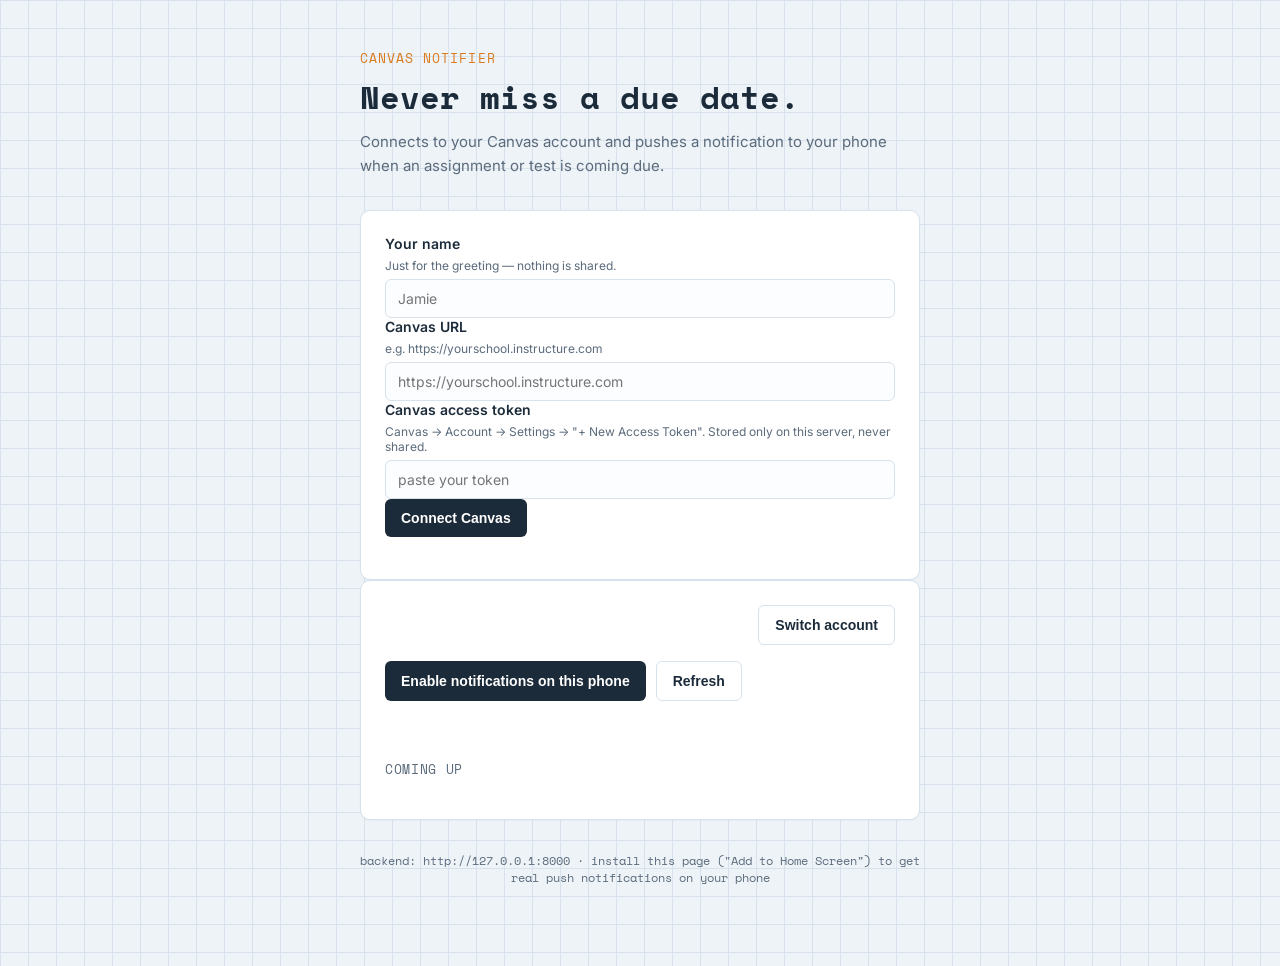
==== canvas-notifier/frontend/index.html @ 0194815e "Add Canvas Notifier: PWA + backend for due-date push notifications Adds a self-contained app (canvas" ====
<!DOCTYPE html>
<html lang="en">
<head>
<meta charset="UTF-8">
<meta name="viewport" content="width=device-width, initial-scale=1.0">
<title>Canvas Notifier</title>
<link rel="manifest" href="manifest.json">
<link rel="apple-touch-icon" href="icons/apple-touch-icon.png">
<meta name="theme-color" content="#1c2b3a">
<link rel="preconnect" href="https://fonts.googleapis.com">
<link href="https://fonts.googleapis.com/css2?family=Space+Mono:wght@400;700&family=Inter:wght@400;500;600;700&display=swap" rel="stylesheet">
<link rel="stylesheet" href="styles.css">
</head>
<body>

<div class="wrap">

  <header>
    <p class="eyebrow">Canvas Notifier</p>
    <h1>Never miss a due date.</h1>
    <p>Connects to your Canvas account and pushes a notification to your phone when an assignment or test is coming due.</p>
  </header>

  <div class="card" id="setup-card">
    <form id="setup-form">
      <label>
        Your name
        <span class="hint">Just for the greeting — nothing is shared.</span>
        <input type="text" id="name" required placeholder="Jamie">
      </label>
      <label>
        Canvas URL
        <span class="hint">e.g. https://yourschool.instructure.com</span>
        <input type="url" id="canvas-url" required placeholder="https://yourschool.instructure.com">
      </label>
      <label>
        Canvas access token
        <span class="hint">Canvas &rarr; Account &rarr; Settings &rarr; "+ New Access Token". Stored only on this server, never shared.</span>
        <input type="password" id="canvas-token" required placeholder="paste your token">
      </label>
      <button type="submit">Connect Canvas</button>
      <div class="status" id="setup-status"></div>
    </form>
  </div>

  <div class="card" id="dashboard-card" hidden>
    <div class="row" style="justify-content: space-between; align-items: center;">
      <p id="greeting" style="margin:0; font-weight:600;"></p>
      <button class="secondary" id="switch-user">Switch account</button>
    </div>

    <div class="row">
      <button id="enable-notifications">Enable notifications on this phone</button>
      <button class="secondary" id="refresh-list">Refresh</button>
    </div>
    <div class="status" id="notif-status"></div>

    <p class="section-title">Coming up</p>
    <ul id="assignment-list"></ul>
  </div>

  <footer>
    backend: <span id="backend-url-label"></span> &middot;
    install this page ("Add to Home Screen") to get real push notifications on your phone
  </footer>

</div>

<script src="config.js"></script>
<script src="app.js"></script>
<script>
  document.getElementById("backend-url-label").textContent = window.CANVAS_NOTIFIER_BACKEND_URL;
  if ("serviceWorker" in navigator) {
    navigator.serviceWorker.register("sw.js").catch(() => {});
  }
</script>

</body>
</html>
---- canvas-notifier/frontend/styles.css ----
:root {
  --bg: #eef3f8;
  --grid-line: #d7e2ec;
  --card: #ffffff;
  --ink: #1c2b3a;
  --ink-soft: #5b6b7b;
  --amber: #f2994a;
  --amber-deep: #d97a1f;
  --green: #2f9e6e;
  --green-bg: #e6f6ee;
  --red: #d4533f;
  --red-bg: #fbeae6;
  --border: #d7e2ec;
}

* { box-sizing: border-box; }

body {
  margin: 0;
  background-color: var(--bg);
  background-image:
    linear-gradient(var(--grid-line) 1px, transparent 1px),
    linear-gradient(90deg, var(--grid-line) 1px, transparent 1px);
  background-size: 28px 28px;
  color: var(--ink);
  font-family: 'Inter', sans-serif;
  padding: 48px 20px 80px;
}

.wrap {
  max-width: 560px;
  margin: 0 auto;
}

header {
  margin-bottom: 32px;
}

.eyebrow {
  font-family: 'Space Mono', monospace;
  font-size: 13px;
  letter-spacing: 0.08em;
  text-transform: uppercase;
  color: var(--amber-deep);
  margin: 0 0 10px;
}

h1 {
  font-family: 'Space Mono', monospace;
  font-size: 32px;
  line-height: 1.15;
  margin: 0 0 14px;
}

header p {
  color: var(--ink-soft);
  font-size: 15px;
  line-height: 1.6;
  margin: 0;
}

.card {
  background: var(--card);
  border: 1px solid var(--border);
  border-radius: 10px;
  padding: 24px;
  display: flex;
  flex-direction: column;
  gap: 16px;
  box-shadow: 0 1px 2px rgba(28, 43, 58, 0.04);
}

label {
  display: flex;
  flex-direction: column;
  gap: 6px;
  font-size: 14px;
  font-weight: 600;
}

label .hint {
  font-weight: 400;
  font-size: 12px;
  color: var(--ink-soft);
}

input[type="text"], input[type="url"], input[type="password"] {
  padding: 10px 12px;
  border: 1px solid var(--border);
  border-radius: 6px;
  font-size: 14px;
  font-family: 'Inter', sans-serif;
  background: #fbfdff;
}

input:focus, button:focus {
  outline: 2px solid var(--amber);
  outline-offset: 1px;
}

button {
  padding: 11px 16px;
  border: none;
  border-radius: 6px;
  background: var(--ink);
  color: white;
  font-weight: 600;
  font-size: 14px;
  cursor: pointer;
}

button:hover {
  background: #314556;
}

button.secondary {
  background: var(--card);
  color: var(--ink);
  border: 1px solid var(--border);
}

button.secondary:hover {
  background: #f2f6fa;
}

.status {
  font-size: 13px;
  min-height: 18px;
}

.status.ok { color: var(--green); }
.status.error { color: var(--red); }

.row {
  display: flex;
  gap: 10px;
  flex-wrap: wrap;
}

.section-title {
  font-family: 'Space Mono', monospace;
  font-size: 13px;
  text-transform: uppercase;
  letter-spacing: 0.05em;
  color: var(--ink-soft);
  margin: 8px 0 0;
}

ul#assignment-list {
  list-style: none;
  margin: 0;
  padding: 0;
  display: flex;
  flex-direction: column;
  gap: 8px;
}

.item {
  display: grid;
  grid-template-columns: auto 1fr auto;
  grid-template-areas:
    "kind name name"
    "kind course due";
  gap: 2px 10px;
  padding: 12px;
  border: 1px solid var(--border);
  border-radius: 8px;
  align-items: center;
}

.item-kind {
  grid-area: kind;
  font-family: 'Space Mono', monospace;
  font-size: 10px;
  text-transform: uppercase;
  padding: 4px 8px;
  border-radius: 100px;
  background: var(--gray-bg, #eef0f2);
  color: var(--ink-soft);
  align-self: start;
}

.item.test .item-kind {
  background: var(--red-bg);
  color: var(--red);
}

.item.assignment .item-kind {
  background: var(--green-bg);
  color: var(--green);
}

.item-name {
  grid-area: name;
  font-weight: 600;
  font-size: 14px;
}

.item-course {
  grid-area: course;
  font-size: 12px;
  color: var(--ink-soft);
}

.item-due {
  grid-area: due;
  font-family: 'Space Mono', monospace;
  font-size: 12px;
  color: var(--ink-soft);
  text-align: right;
}

.empty {
  list-style: none;
  padding: 16px;
  text-align: center;
  color: var(--ink-soft);
  font-size: 14px;
}

.empty.error { color: var(--red); }

footer {
  margin-top: 32px;
  font-family: 'Space Mono', monospace;
  font-size: 12px;
  color: var(--ink-soft);
  text-align: center;
}
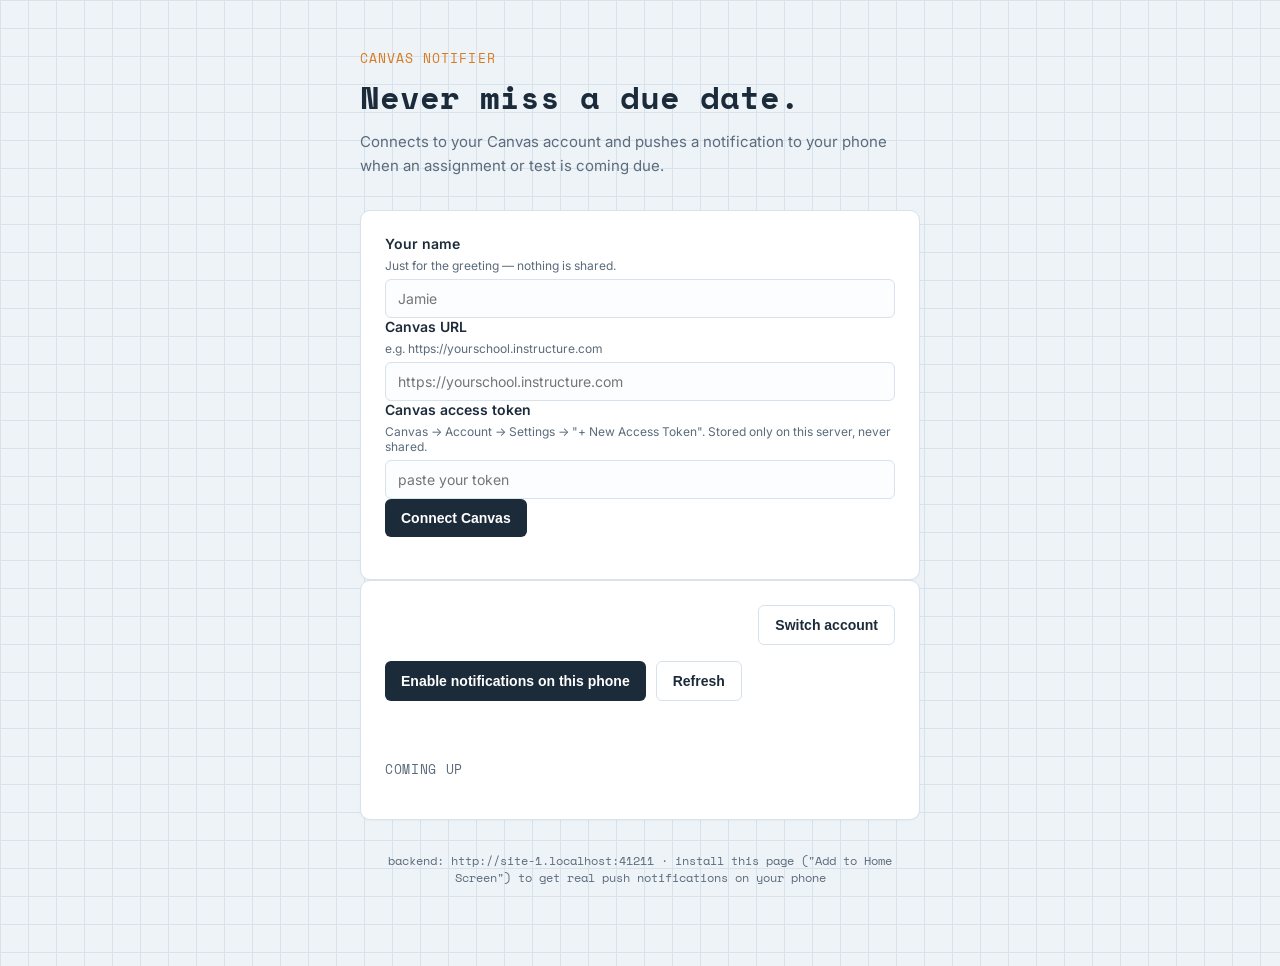
==== commit b9fbc25a: "Serve the PWA from the backend so deployment is a single service Previously the backend (API) and fr" ====
--- a/canvas-notifier/frontend/index.html
+++ b/canvas-notifier/frontend/index.html
@@ -69,7 +69,7 @@
 <script src="config.js"></script>
 <script src="app.js"></script>
 <script>
-  document.getElementById("backend-url-label").textContent = window.CANVAS_NOTIFIER_BACKEND_URL;
+  document.getElementById("backend-url-label").textContent = window.CANVAS_NOTIFIER_BACKEND_URL || window.location.origin;
   if ("serviceWorker" in navigator) {
     navigator.serviceWorker.register("sw.js").catch(() => {});
   }
